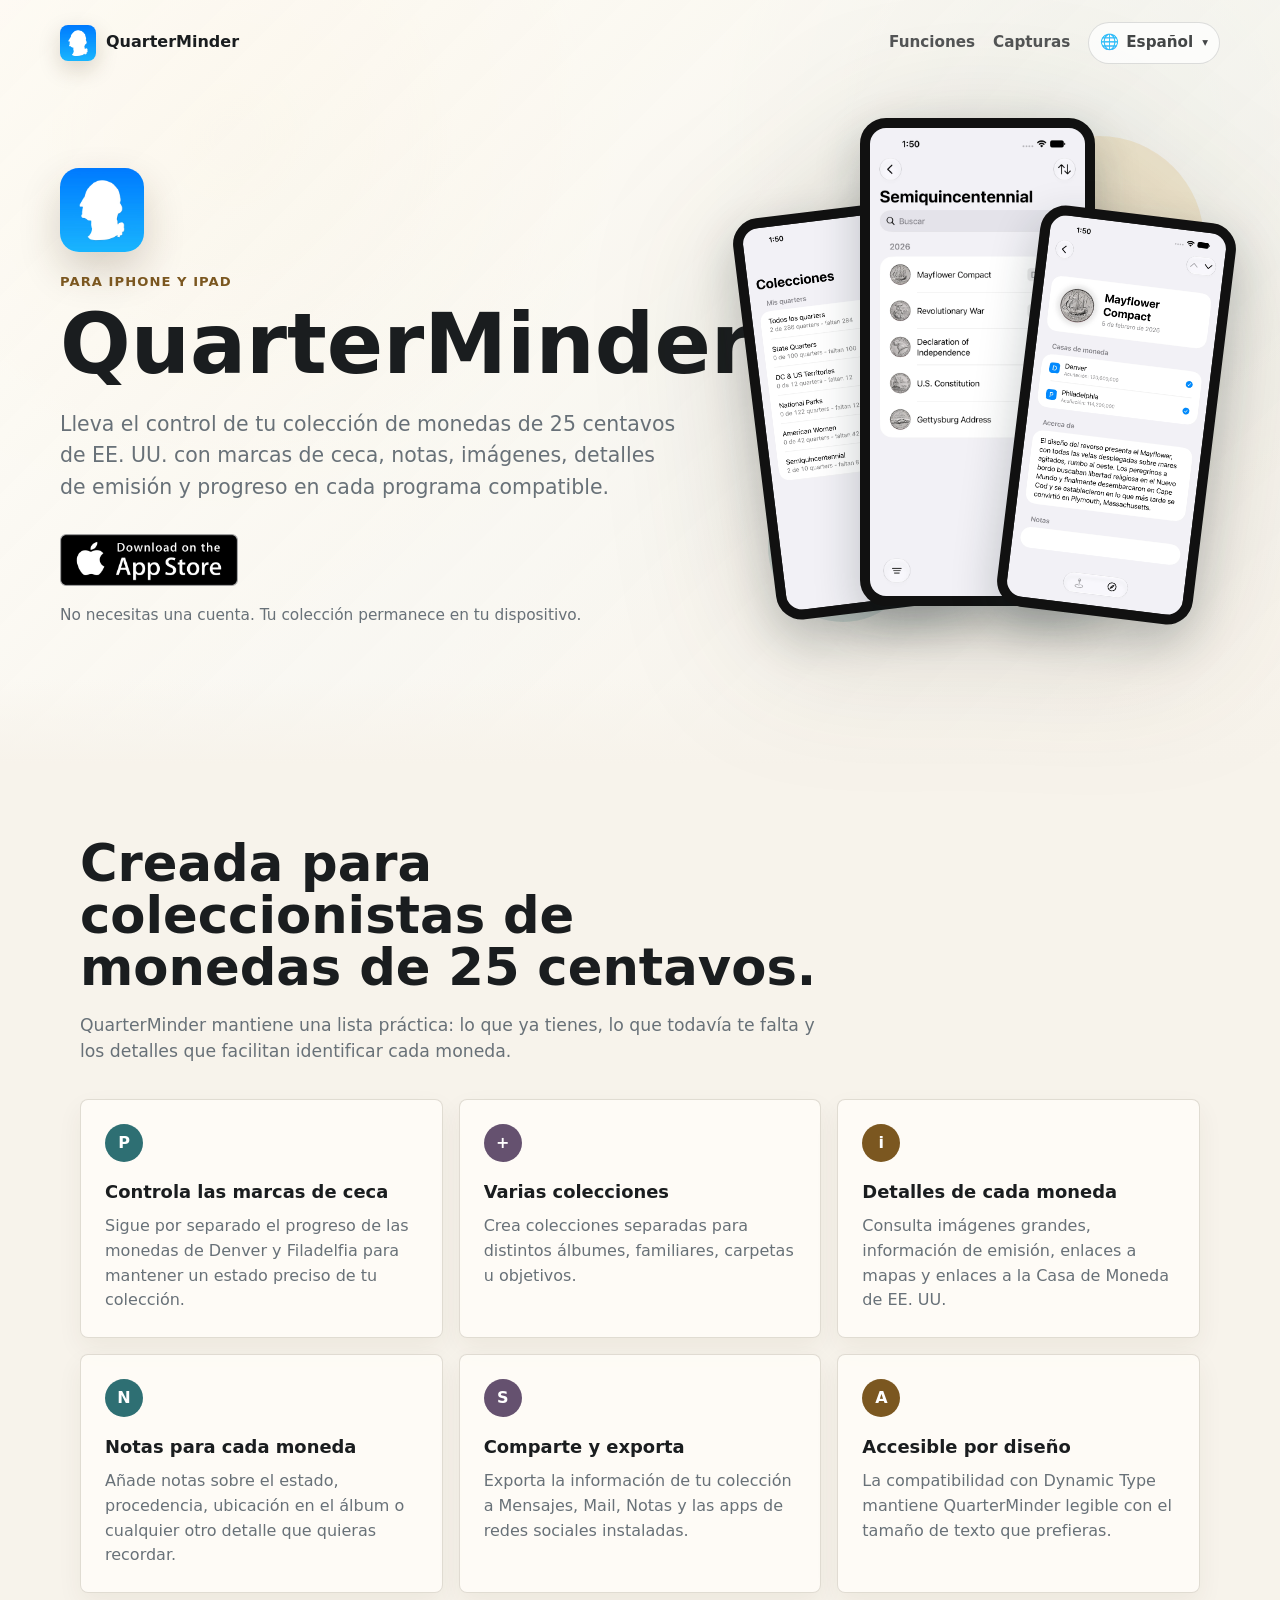
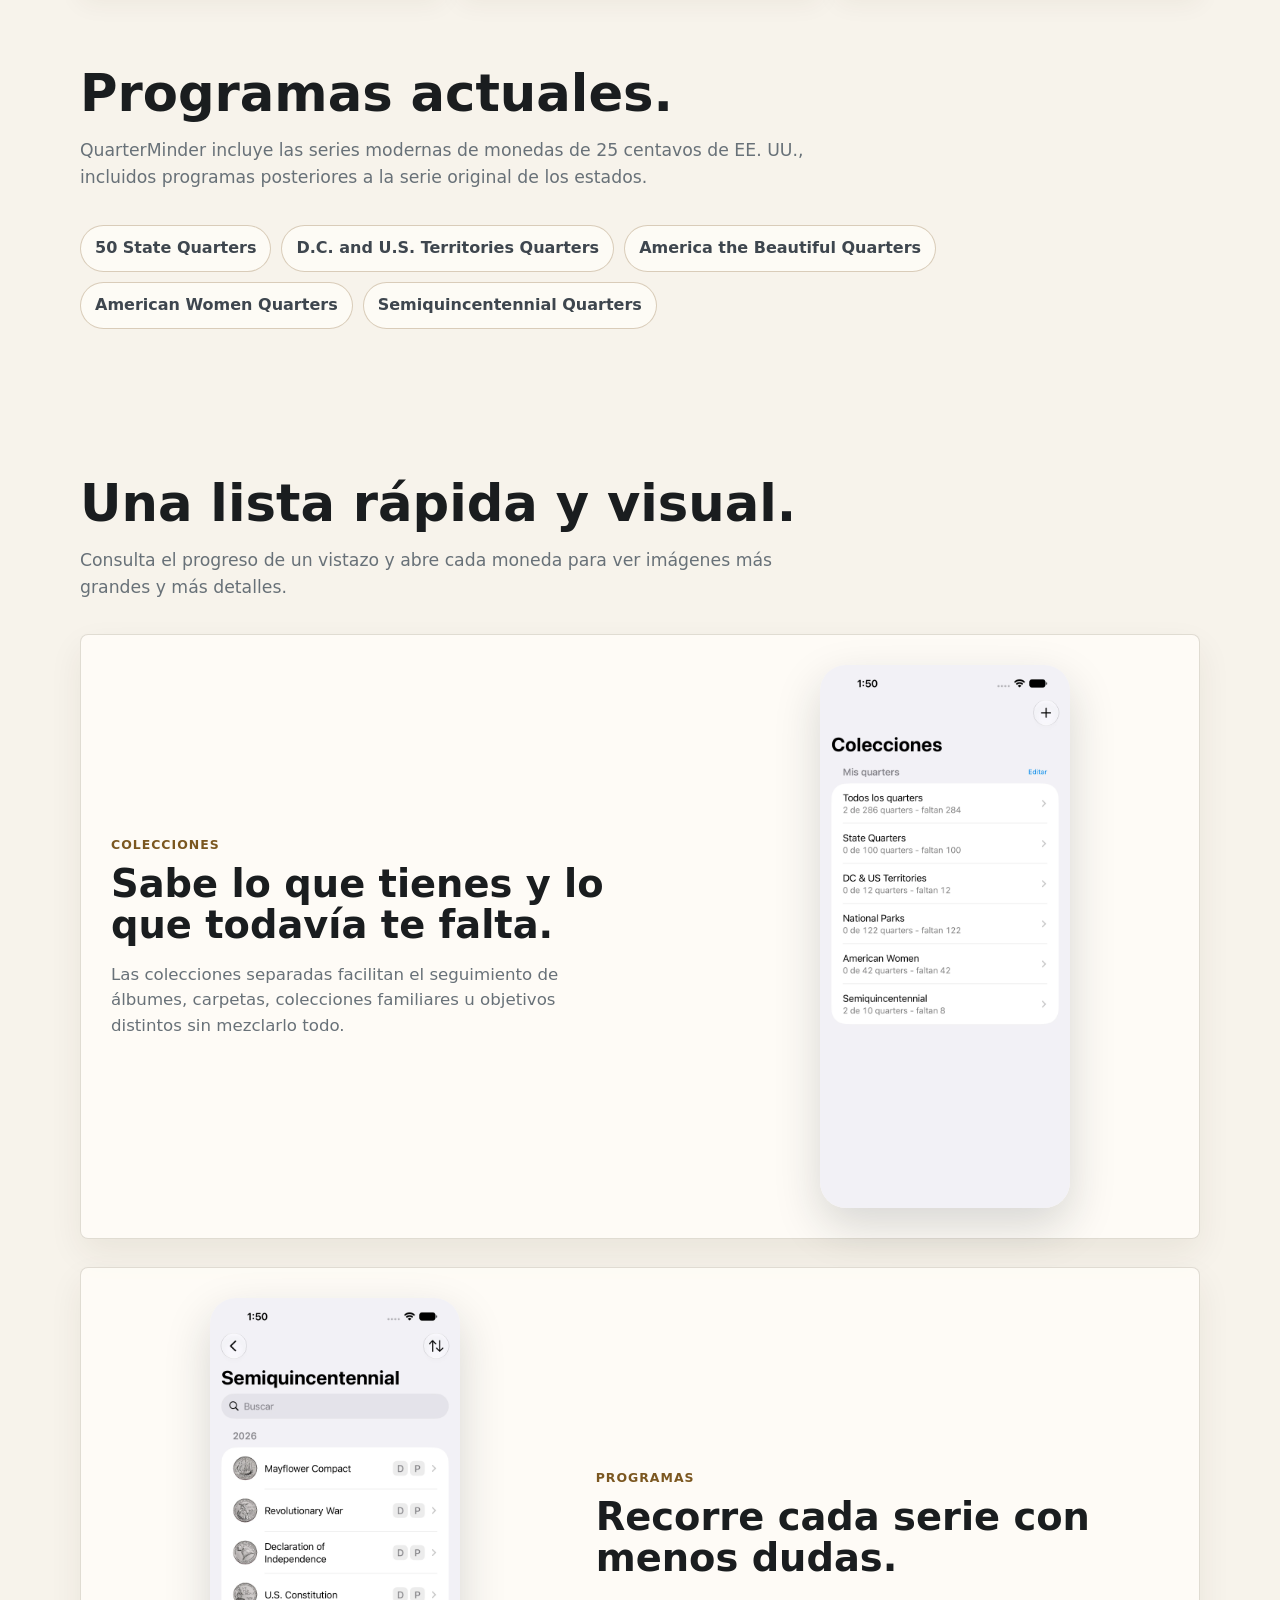
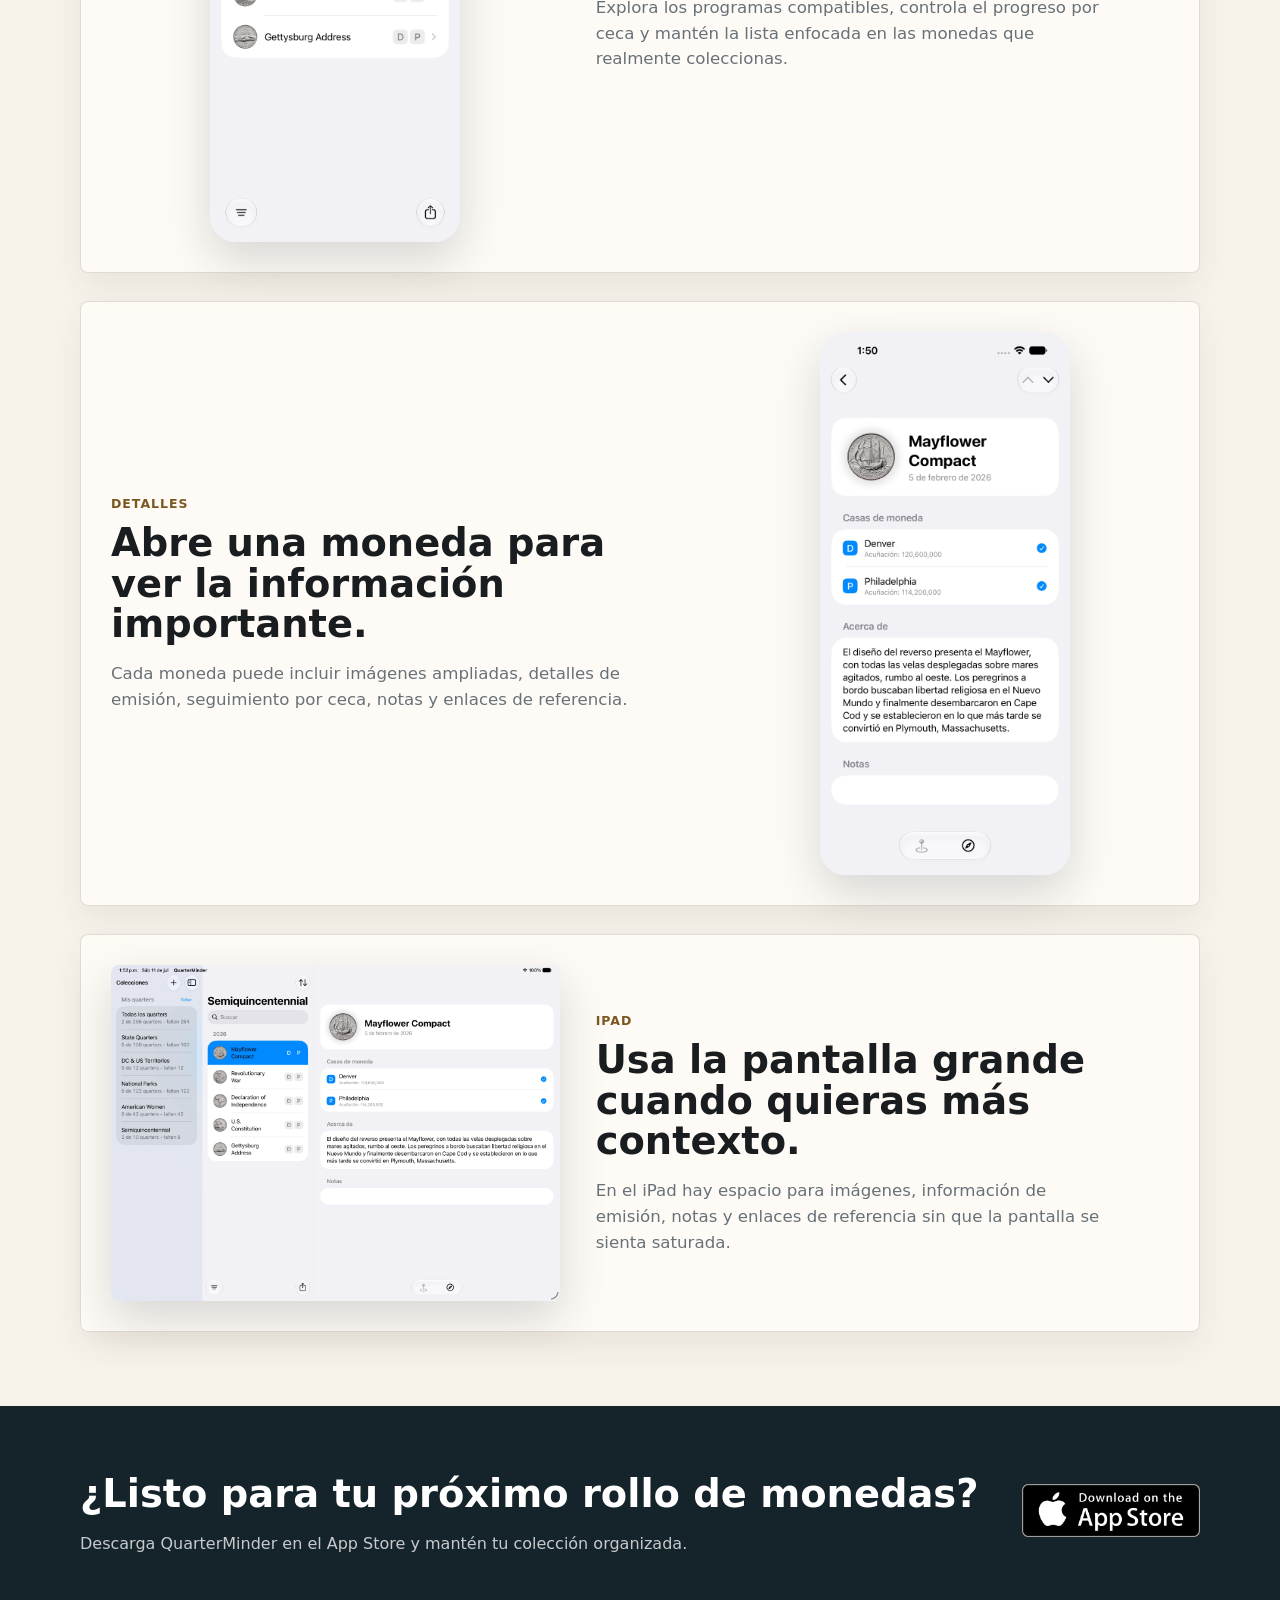
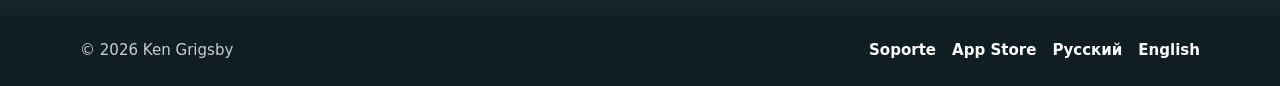
==== es/index.html @ ca76e3d5 "Refresh QuarterMinder website" ====
<!doctype html>
<html lang="es">
<head>
    <meta charset="utf-8">
    <meta name="viewport" content="width=device-width, initial-scale=1">
    <title>QuarterMinder - Controla tu colección de monedas de 25 centavos de EE. UU.</title>
    <meta name="description" content="QuarterMinder para iPhone y iPad ayuda a organizar colecciones de monedas de 25 centavos de EE. UU., marcas de ceca, notas, imágenes y progreso.">
    <link rel="canonical" href="https://www.quarterminder.com/es/">
    <link rel="alternate" hreflang="en" href="https://www.quarterminder.com/">
    <link rel="alternate" hreflang="ru" href="https://www.quarterminder.com/ru/">
  <link rel="alternate" hreflang="es" href="https://www.quarterminder.com/es/">
    <link rel="icon" type="image/x-icon" href="../favicon.ico">
    <meta property="og:locale" content="es_US">
    <meta property="og:type" content="website">
    <meta property="og:site_name" content="QuarterMinder">
    <meta property="og:title" content="QuarterMinder">
    <meta property="og:description" content="Una app para iPhone y iPad diseñada para organizar colecciones de monedas de 25 centavos de EE. UU.">
    <meta property="og:image" content="https://www.quarterminder.com/assets/images/iphone-collections.webp">
    <meta name="twitter:card" content="summary_large_image">
    <link rel="stylesheet" href="../assets/styles.css">
</head>
<body>
    <div class="page">
        <header class="site-header">
            <nav class="nav" aria-label="Navegación principal">
                <a class="brand" href="./" aria-label="Página principal de QuarterMinder">
                    <img class="brand-icon" src="../assets/images/app-icon.jpg" alt="" aria-hidden="true">
                    <span>QuarterMinder</span>
                </a>
                <div class="nav-links">
                    <a href="#features">Funciones</a>
                    <a href="#screenshots">Capturas</a>
                    <details class="language-menu">
                        <summary aria-label="Elegir idioma">
                            <span aria-hidden="true">🌐</span>
                            <span>Español</span>
                        </summary>
                        <div class="language-menu-list">
                            <a href="../index.html" lang="en">English</a>
                            <a href="../ru/index.html" lang="ru">Русский</a>
                        </div>
                    </details>
                </div>
            </nav>
        </header>

        <main>
            <section class="hero" aria-labelledby="hero-title">
                <div class="hero-inner">
                    <div class="hero-copy">
                        <img class="hero-app-icon" src="../assets/images/app-icon.jpg" alt="Ícono de la app QuarterMinder">
                        <p class="kicker">Para iPhone y iPad</p>
                        <h1 id="hero-title">QuarterMinder</h1>
                        <p class="lede">Lleva el control de tu colección de monedas de 25 centavos de EE. UU. con marcas de ceca, notas, imágenes, detalles de emisión y progreso en cada programa compatible.</p>
                        <div class="actions">
                            <a href="https://apps.apple.com/us/app/quarterminder/id1214524075" aria-label="Descargar QuarterMinder en el App Store">
                                <img class="app-store-badge" src="../static/templates/template4/images/badgeappstore.png" alt="Descargar en el App Store">
                            </a>
                            <span class="note">No necesitas una cuenta. Tu colección permanece en tu dispositivo.</span>
                        </div>
                    </div>
                    <div class="device-stage" aria-label="Vista previa de la app QuarterMinder">
                        <div class="phone">
                            <div class="phone-screen">
                                <img src="../assets/images/es/iphone-collections.webp" alt="Pantalla de seguimiento de colecciones en QuarterMinder">
                            </div>
                            <div class="phone-screen">
                                <img src="../assets/images/es/iphone-american-women.webp" alt="Pantalla de un programa de monedas en QuarterMinder">
                            </div>
                            <div class="phone-screen">
                                <img src="../assets/images/es/iphone-detail.webp" alt="Pantalla de detalles de una moneda en QuarterMinder">
                            </div>
                        </div>
                    </div>
                </div>
            </section>

            <section class="section" id="features" aria-labelledby="features-title">
                <div class="section-header">
                    <h2 id="features-title">Creada para coleccionistas de monedas de 25 centavos.</h2>
                    <p>QuarterMinder mantiene una lista práctica: lo que ya tienes, lo que todavía te falta y los detalles que facilitan identificar cada moneda.</p>
                </div>
                <div class="feature-grid">
                    <article class="feature">
                        <div class="feature-icon" aria-hidden="true">P</div>
                        <h3>Controla las marcas de ceca</h3>
                        <p>Sigue por separado el progreso de las monedas de Denver y Filadelfia para mantener un estado preciso de tu colección.</p>
                    </article>
                    <article class="feature">
                        <div class="feature-icon" aria-hidden="true">+</div>
                        <h3>Varias colecciones</h3>
                        <p>Crea colecciones separadas para distintos álbumes, familiares, carpetas u objetivos.</p>
                    </article>
                    <article class="feature">
                        <div class="feature-icon" aria-hidden="true">i</div>
                        <h3>Detalles de cada moneda</h3>
                        <p>Consulta imágenes grandes, información de emisión, enlaces a mapas y enlaces a la Casa de Moneda de EE. UU.</p>
                    </article>
                    <article class="feature">
                        <div class="feature-icon" aria-hidden="true">N</div>
                        <h3>Notas para cada moneda</h3>
                        <p>Añade notas sobre el estado, procedencia, ubicación en el álbum o cualquier otro detalle que quieras recordar.</p>
                    </article>
                    <article class="feature">
                        <div class="feature-icon" aria-hidden="true">S</div>
                        <h3>Comparte y exporta</h3>
                        <p>Exporta la información de tu colección a Mensajes, Mail, Notas y las apps de redes sociales instaladas.</p>
                    </article>
                    <article class="feature">
                        <div class="feature-icon" aria-hidden="true">A</div>
                        <h3>Accesible por diseño</h3>
                        <p>La compatibilidad con Dynamic Type mantiene QuarterMinder legible con el tamaño de texto que prefieras.</p>
                    </article>
                </div>
            </section>

            <section class="section collections" aria-labelledby="collections-title">
                <div class="section-header">
                    <h2 id="collections-title">Programas actuales.</h2>
                    <p>QuarterMinder incluye las series modernas de monedas de 25 centavos de EE. UU., incluidos programas posteriores a la serie original de los estados.</p>
                </div>
                <ul class="collection-list" aria-label="Programas compatibles de monedas de 25 centavos">
                    <li>50 State Quarters</li>
                    <li>D.C. and U.S. Territories Quarters</li>
                    <li>America the Beautiful Quarters</li>
                    <li>American Women Quarters</li>
                    <li>Semiquincentennial Quarters</li>
                </ul>
            </section>

            <section class="section" id="screenshots" aria-labelledby="screenshots-title">
                <div class="section-header">
                    <h2 id="screenshots-title">Una lista rápida y visual.</h2>
                    <p>Consulta el progreso de un vistazo y abre cada moneda para ver imágenes más grandes y más detalles.</p>
                </div>
                <div class="feature-showcase">
                    <article class="showcase-row">
                        <div class="showcase-copy">
                            <p class="showcase-label">Colecciones</p>
                            <h3>Sabe lo que tienes y lo que todavía te falta.</h3>
                            <p>Las colecciones separadas facilitan el seguimiento de álbumes, carpetas, colecciones familiares u objetivos distintos sin mezclarlo todo.</p>
                        </div>
                        <figure class="showcase-media showcase-phone">
                            <img src="../assets/images/es/iphone-collections.webp" alt="Vista general de colecciones en QuarterMinder">
                        </figure>
                    </article>
                    <article class="showcase-row showcase-row-reverse">
                        <div class="showcase-copy">
                            <p class="showcase-label">Programas</p>
                            <h3>Recorre cada serie con menos dudas.</h3>
                            <p>Explora los programas compatibles, controla el progreso por ceca y mantén la lista enfocada en las monedas que realmente coleccionas.</p>
                        </div>
                        <figure class="showcase-media showcase-phone">
                            <img src="../assets/images/es/iphone-american-women.webp" alt="Pantalla de un programa de monedas en QuarterMinder">
                        </figure>
                    </article>
                    <article class="showcase-row">
                        <div class="showcase-copy">
                            <p class="showcase-label">Detalles</p>
                            <h3>Abre una moneda para ver la información importante.</h3>
                            <p>Cada moneda puede incluir imágenes ampliadas, detalles de emisión, seguimiento por ceca, notas y enlaces de referencia.</p>
                        </div>
                        <figure class="showcase-media showcase-phone">
                            <img src="../assets/images/es/iphone-detail.webp" alt="Pantalla de detalles de una moneda en QuarterMinder">
                        </figure>
                    </article>
                    <article class="showcase-row showcase-row-reverse">
                        <div class="showcase-copy">
                            <p class="showcase-label">iPad</p>
                            <h3>Usa la pantalla grande cuando quieras más contexto.</h3>
                            <p>En el iPad hay espacio para imágenes, información de emisión, notas y enlaces de referencia sin que la pantalla se sienta saturada.</p>
                        </div>
                        <figure class="showcase-media showcase-tablet">
                            <img src="../assets/images/es/ipad-detail.webp" alt="Pantalla de detalles de QuarterMinder en el iPad">
                        </figure>
                    </article>
                </div>
            </section>

            <section class="cta-band" aria-labelledby="download-title">
                <div class="cta-inner">
                    <div>
                        <h2 id="download-title">¿Listo para tu próximo rollo de monedas?</h2>
                        <p>Descarga QuarterMinder en el App Store y mantén tu colección organizada.</p>
                    </div>
                    <a href="https://apps.apple.com/us/app/quarterminder/id1214524075" aria-label="Descargar QuarterMinder en el App Store">
                        <img class="app-store-badge" src="../static/templates/template4/images/badgeappstore.png" alt="Descargar en el App Store">
                    </a>
                </div>
            </section>
        </main>

        <footer class="site-footer">
            <div class="footer-inner">
                <span>© 2026 Ken Grigsby</span>
                <div class="footer-links">
                    <a href="mailto:support@quarterminder.com">Soporte</a>
                    <a href="https://apps.apple.com/us/app/quarterminder/id1214524075">App Store</a>
                    <a href="../ru/index.html" lang="ru">Русский</a>
      <a href="../index.html" lang="en">English</a>
                </div>
            </div>
        </footer>
    </div>
</body>
</html>
---- assets/styles.css ----
:root {
    color-scheme: light;
    --ink: #1a1d1f;
    --muted: #687178;
    --paper: #f7f3eb;
    --panel: #fffdf8;
    --line: rgba(70, 55, 32, 0.16);
    --coin: #d6a84f;
    --coin-dark: #7b5720;
    --teal: #2e6f73;
    --plum: #65516f;
    --charcoal: #15242a;
    --shadow: 0 24px 70px rgba(51, 38, 20, 0.18);
}

* {
    box-sizing: border-box;
}

html {
    scroll-behavior: smooth;
}

body {
    margin: 0;
    font-family: ui-sans-serif, system-ui, -apple-system, BlinkMacSystemFont, "Segoe UI", sans-serif;
    color: var(--ink);
    background: var(--paper);
    line-height: 1.55;
}

img {
    display: block;
    max-width: 100%;
}

a {
    color: inherit;
}

.page {
    min-height: 100vh;
}

.site-header {
    position: absolute;
    z-index: 4;
    top: 0;
    left: 0;
    right: 0;
}

.nav {
    width: min(1160px, calc(100% - 32px));
    margin: 0 auto;
    padding: 22px 0;
    display: flex;
    align-items: center;
    justify-content: space-between;
    gap: 20px;
}

.brand {
    display: inline-flex;
    align-items: center;
    gap: 10px;
    text-decoration: none;
    font-weight: 850;
    letter-spacing: 0;
}

.brand-icon {
    width: 36px;
    height: 36px;
    border-radius: 8px;
    object-fit: cover;
    box-shadow: 0 8px 22px rgba(60, 41, 16, 0.18);
}

.hero-app-icon {
    width: 84px;
    height: 84px;
    margin: 0 0 20px;
    border-radius: 19px;
    object-fit: cover;
    box-shadow: 0 18px 42px rgba(60, 41, 16, 0.2);
}

.nav-links {
    display: flex;
    align-items: center;
    gap: 18px;
    color: rgba(26, 29, 31, 0.74);
    font-size: 0.95rem;
}

.nav-links a {
    text-decoration: none;
    font-weight: 750;
}

.nav-links a:hover,
.nav-links a:focus-visible {
    color: var(--teal);
}

.hero {
    position: relative;
    padding: 118px 0 84px;
    background:
        linear-gradient(135deg, rgba(255, 253, 248, 0.9), rgba(247, 243, 235, 0.78)),
        radial-gradient(circle at 18% 18%, rgba(214, 168, 79, 0.32), transparent 32%),
        radial-gradient(circle at 86% 18%, rgba(46, 111, 115, 0.2), transparent 31%),
        linear-gradient(145deg, #f4ebd7 0%, #eef4f1 54%, #fbf7ee 100%);
    border-bottom: 1px solid rgba(123, 87, 32, 0.14);
}

.hero::after {
    content: "";
    position: absolute;
    left: 0;
    right: 0;
    bottom: -1px;
    height: 84px;
    background: linear-gradient(to bottom, rgba(247, 243, 235, 0), var(--paper));
    pointer-events: none;
}

.hero-inner {
    position: relative;
    z-index: 1;
    width: min(1160px, calc(100% - 32px));
    margin: 0 auto;
    display: grid;
    grid-template-columns: minmax(660px, 1fr) minmax(360px, 0.66fr);
    gap: 24px;
    align-items: center;
}

.hero-copy {
    max-width: 720px;
    min-width: 0;
}

.kicker {
    margin: 0 0 14px;
    color: var(--coin-dark);
    font-size: 0.82rem;
    font-weight: 900;
    letter-spacing: 0.08em;
    text-transform: uppercase;
}

h1 {
    margin: 0;
    font-size: clamp(3rem, 7vw, 5.2rem);
    line-height: 0.94;
    letter-spacing: 0;
}

.lede {
    margin: 24px 0 0;
    max-width: 620px;
    color: var(--muted);
    font-size: clamp(1.08rem, 2vw, 1.28rem);
}

.actions {
    margin-top: 30px;
    display: flex;
    align-items: center;
    gap: 18px;
    flex-wrap: wrap;
}

.app-store-badge {
    width: 178px;
    transition: transform 160ms ease, filter 160ms ease;
}

.app-store-badge:hover,
.app-store-badge:focus-visible {
    transform: translateY(-2px);
    filter: saturate(1.05);
}

.note {
    color: var(--muted);
    font-size: 0.96rem;
}

.device-stage {
    min-height: 560px;
    display: grid;
    place-items: center;
    justify-self: end;
}

.phone {
    position: relative;
    width: min(480px, 90vw);
    min-height: 560px;
    filter: drop-shadow(var(--shadow));
}

.phone::before,
.phone::after {
    content: "";
    position: absolute;
    border-radius: 999px;
    background: rgba(214, 168, 79, 0.2);
    z-index: 0;
}

.phone::before {
    width: 210px;
    height: 210px;
    right: 16px;
    top: 18px;
}

.phone::after {
    width: 150px;
    height: 150px;
    left: 28px;
    bottom: 56px;
    background: rgba(46, 111, 115, 0.16);
}

.phone-screen {
    position: absolute;
    z-index: 2;
    overflow: hidden;
    border-radius: 26px;
    background: #111;
    border: 10px solid #111;
    box-shadow: 0 18px 46px rgba(21, 36, 42, 0.24);
}

.phone-screen:first-child {
    width: 41%;
    left: 3%;
    top: 16%;
    transform: rotate(-7deg);
}

.phone-screen:nth-child(2) {
    width: 49%;
    left: 25%;
    top: 0;
    z-index: 2;
}

.phone-screen:nth-child(3) {
    width: 41%;
    right: 1%;
    top: 17%;
    z-index: 3;
    transform: rotate(7deg);
}

.phone-screen img {
    width: 100%;
    height: auto;
}

.section {
    width: min(1120px, calc(100% - 32px));
    margin: 0 auto;
    padding: 74px 0;
}

.section-header {
    max-width: 760px;
    margin-bottom: 34px;
}

.section-header h2 {
    margin: 0;
    font-size: clamp(2rem, 4vw, 3.2rem);
    line-height: 1.02;
    letter-spacing: 0;
}

.section-header p {
    margin: 18px 0 0;
    color: var(--muted);
    font-size: 1.08rem;
}

.feature-grid {
    display: grid;
    grid-template-columns: repeat(3, minmax(0, 1fr));
    gap: 16px;
}

.feature {
    padding: 24px;
    background: rgba(255, 253, 248, 0.82);
    border: 1px solid var(--line);
    border-radius: 8px;
    box-shadow: 0 10px 26px rgba(60, 45, 20, 0.06);
}

.feature-icon {
    width: 38px;
    height: 38px;
    border-radius: 50%;
    display: grid;
    place-items: center;
    color: white;
    background: var(--teal);
    font-weight: 900;
}

.feature:nth-child(2) .feature-icon,
.feature:nth-child(5) .feature-icon {
    background: var(--plum);
}

.feature:nth-child(3) .feature-icon,
.feature:nth-child(6) .feature-icon {
    background: var(--coin-dark);
}

.feature h3 {
    margin: 16px 0 8px;
    font-size: 1.12rem;
}

.feature p {
    margin: 0;
    color: var(--muted);
}

.collections {
    padding-top: 0;
}

.collection-list {
    display: flex;
    flex-wrap: wrap;
    gap: 10px;
    margin: 0;
    padding: 0;
    list-style: none;
}

.collection-list li {
    padding: 10px 14px;
    border: 1px solid rgba(123, 87, 32, 0.28);
    border-radius: 999px;
    background: rgba(255, 253, 248, 0.78);
    color: #3e464e;
    font-weight: 750;
}

.feature-showcase {
    display: grid;
    gap: 28px;
}

.showcase-row {
    display: grid;
    grid-template-columns: minmax(0, 0.92fr) minmax(280px, 0.72fr);
    gap: 36px;
    align-items: center;
    padding: 30px;
    border: 1px solid var(--line);
    border-radius: 8px;
    background: rgba(255, 253, 248, 0.82);
    box-shadow: 0 14px 34px rgba(60, 45, 20, 0.07);
}

.showcase-row-reverse {
    grid-template-columns: minmax(280px, 0.72fr) minmax(0, 0.92fr);
}

.showcase-row-reverse .showcase-copy {
    order: 2;
}

.showcase-row-reverse .showcase-media {
    order: 1;
}

.showcase-copy {
    max-width: 520px;
}

.showcase-label {
    margin: 0 0 10px;
    color: var(--coin-dark);
    font-size: 0.78rem;
    font-weight: 900;
    letter-spacing: 0.08em;
    text-transform: uppercase;
}

.showcase-copy h3 {
    margin: 0;
    font-size: clamp(1.7rem, 3vw, 2.45rem);
    line-height: 1.06;
    letter-spacing: 0;
}

.showcase-copy p:last-child {
    margin: 16px 0 0;
    color: var(--muted);
    font-size: 1.04rem;
}

.showcase-media {
    margin: 0;
    justify-self: center;
}

.showcase-media img {
    width: 100%;
    height: auto;
    border-radius: 8px;
    box-shadow: 0 18px 46px rgba(21, 36, 42, 0.17);
}

.showcase-phone {
    width: min(250px, 100%);
}

.showcase-phone img {
    border-radius: 26px;
}

.showcase-tablet {
    width: min(560px, 100%);
}

.cta-band {
    background: var(--charcoal);
    color: white;
}

.cta-inner {
    width: min(1120px, calc(100% - 32px));
    margin: 0 auto;
    padding: 58px 0;
    display: flex;
    align-items: center;
    justify-content: space-between;
    gap: 28px;
}

.cta-inner h2 {
    margin: 0 0 8px;
    font-size: clamp(1.8rem, 3vw, 2.7rem);
    letter-spacing: 0;
}

.cta-inner p {
    margin: 0;
    color: rgba(255, 255, 255, 0.76);
}

.site-footer {
    background: #101d22;
    color: rgba(255, 255, 255, 0.78);
}

.footer-inner {
    width: min(1120px, calc(100% - 32px));
    margin: 0 auto;
    padding: 24px 0;
    display: flex;
    align-items: center;
    justify-content: space-between;
    gap: 18px;
    font-size: 0.94rem;
}

.footer-links {
    display: flex;
    gap: 16px;
    flex-wrap: wrap;
}

.footer-links a {
    color: white;
    text-decoration: none;
    font-weight: 750;
}

.footer-links a:hover,
.footer-links a:focus-visible {
    text-decoration: underline;
}

@media (max-width: 1080px) {
    .hero-inner {
        grid-template-columns: 1fr;
        gap: 32px;
    }

    .device-stage {
        justify-self: center;
    }
}

@media (max-width: 920px) {
    .site-header {
        position: static;
        background: #f4eee2;
        border-bottom: 1px solid rgba(123, 87, 32, 0.14);
    }

    .nav {
        padding: 14px 0;
    }

    .hero {
        padding-top: 44px;
    }

    .hero-inner {
        grid-template-columns: 1fr;
        gap: 32px;
    }

    .device-stage {
        min-height: auto;
    }

    .phone {
        width: min(520px, 92vw);
        min-height: 500px;
    }

    .feature-grid {
        grid-template-columns: 1fr;
    }

    .showcase-row,
    .showcase-row-reverse {
        grid-template-columns: 1fr;
        gap: 24px;
    }

    .showcase-row-reverse .showcase-copy,
    .showcase-row-reverse .showcase-media {
        order: initial;
    }

    .cta-inner,
    .footer-inner {
        align-items: flex-start;
        flex-direction: column;
    }
}

@media (max-width: 560px) {
    .nav {
        align-items: flex-start;
        flex-direction: column;
    }

    .nav-links {
        width: 100%;
        justify-content: space-between;
    }

    .hero,
    .section {
        padding-left: 0;
        padding-right: 0;
    }

    .actions {
        align-items: flex-start;
        flex-direction: column;
    }

    .phone {
        min-height: 420px;
    }

    .phone-screen {
        border-width: 7px;
        border-radius: 20px;
    }

    .showcase-row {
        padding: 20px;
    }

    .showcase-phone {
        width: min(230px, 100%);
    }
}


/* Compact language menu */
.language-menu {
    position: relative;
}

.language-menu summary {
    display: inline-flex;
    align-items: center;
    gap: 7px;
    padding: 8px 11px;
    border: 1px solid rgba(26, 29, 31, 0.14);
    border-radius: 999px;
    background: rgba(255, 255, 255, 0.72);
    color: rgba(26, 29, 31, 0.82);
    font-weight: 750;
    cursor: pointer;
    list-style: none;
    user-select: none;
}

.language-menu summary::-webkit-details-marker {
    display: none;
}

.language-menu summary::after {
    content: "▾";
    margin-left: 2px;
    font-size: 0.72rem;
    transition: transform 160ms ease;
}

.language-menu[open] summary::after {
    transform: rotate(180deg);
}

.language-menu summary:hover,
.language-menu summary:focus-visible {
    color: var(--teal);
    border-color: rgba(46, 111, 115, 0.34);
}

.language-menu-list {
    position: absolute;
    z-index: 20;
    top: calc(100% + 8px);
    right: 0;
    min-width: 150px;
    padding: 7px;
    border: 1px solid rgba(26, 29, 31, 0.12);
    border-radius: 13px;
    background: rgba(255, 255, 255, 0.98);
    box-shadow: 0 16px 38px rgba(26, 29, 31, 0.14);
}

.language-menu-list a {
    display: block;
    padding: 9px 11px;
    border-radius: 9px;
    white-space: nowrap;
}

.language-menu-list a:hover,
.language-menu-list a:focus-visible {
    background: rgba(46, 111, 115, 0.09);
}

@media (max-width: 560px) {
    .nav {
        align-items: center;
        flex-direction: row;
    }

    .nav-links {
        width: auto;
        margin-left: auto;
        justify-content: flex-end;
    }

    .nav-links > a {
        display: none;
    }

    .language-menu-list {
        right: 0;
    }
}
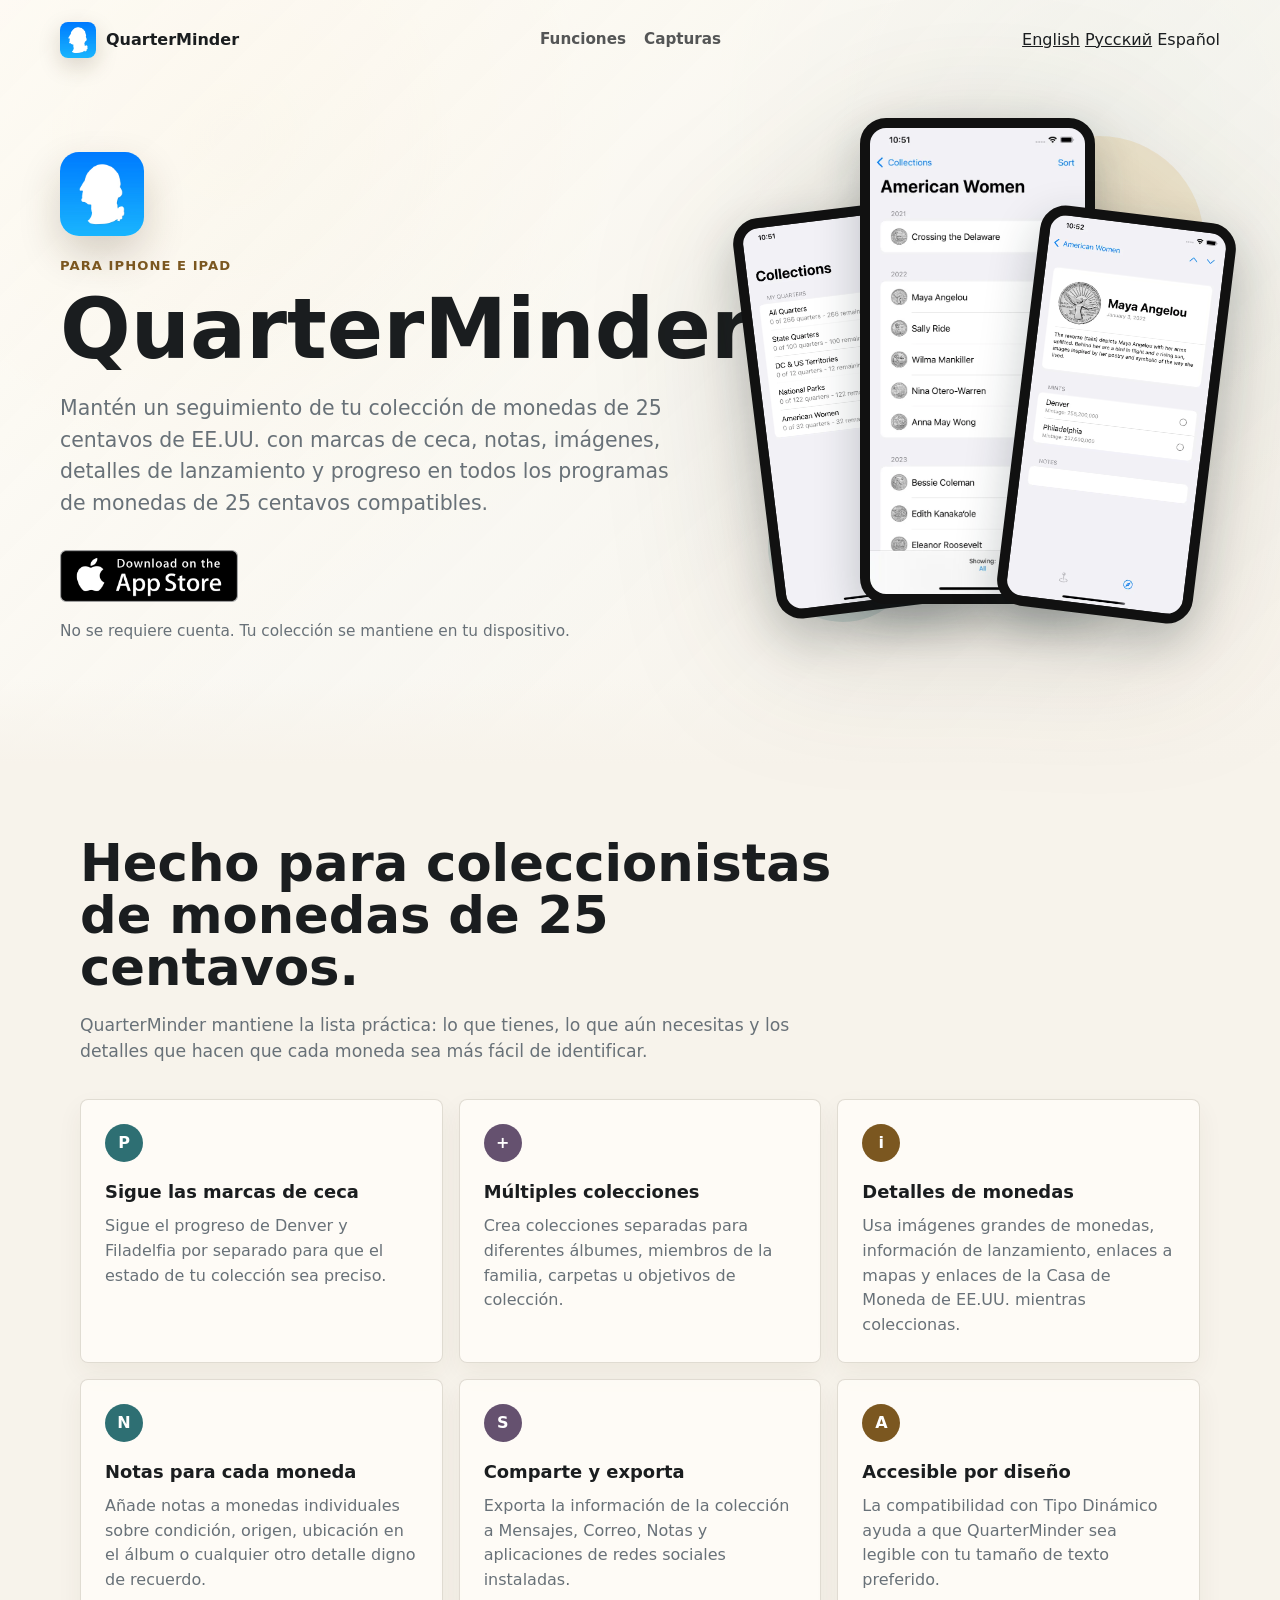
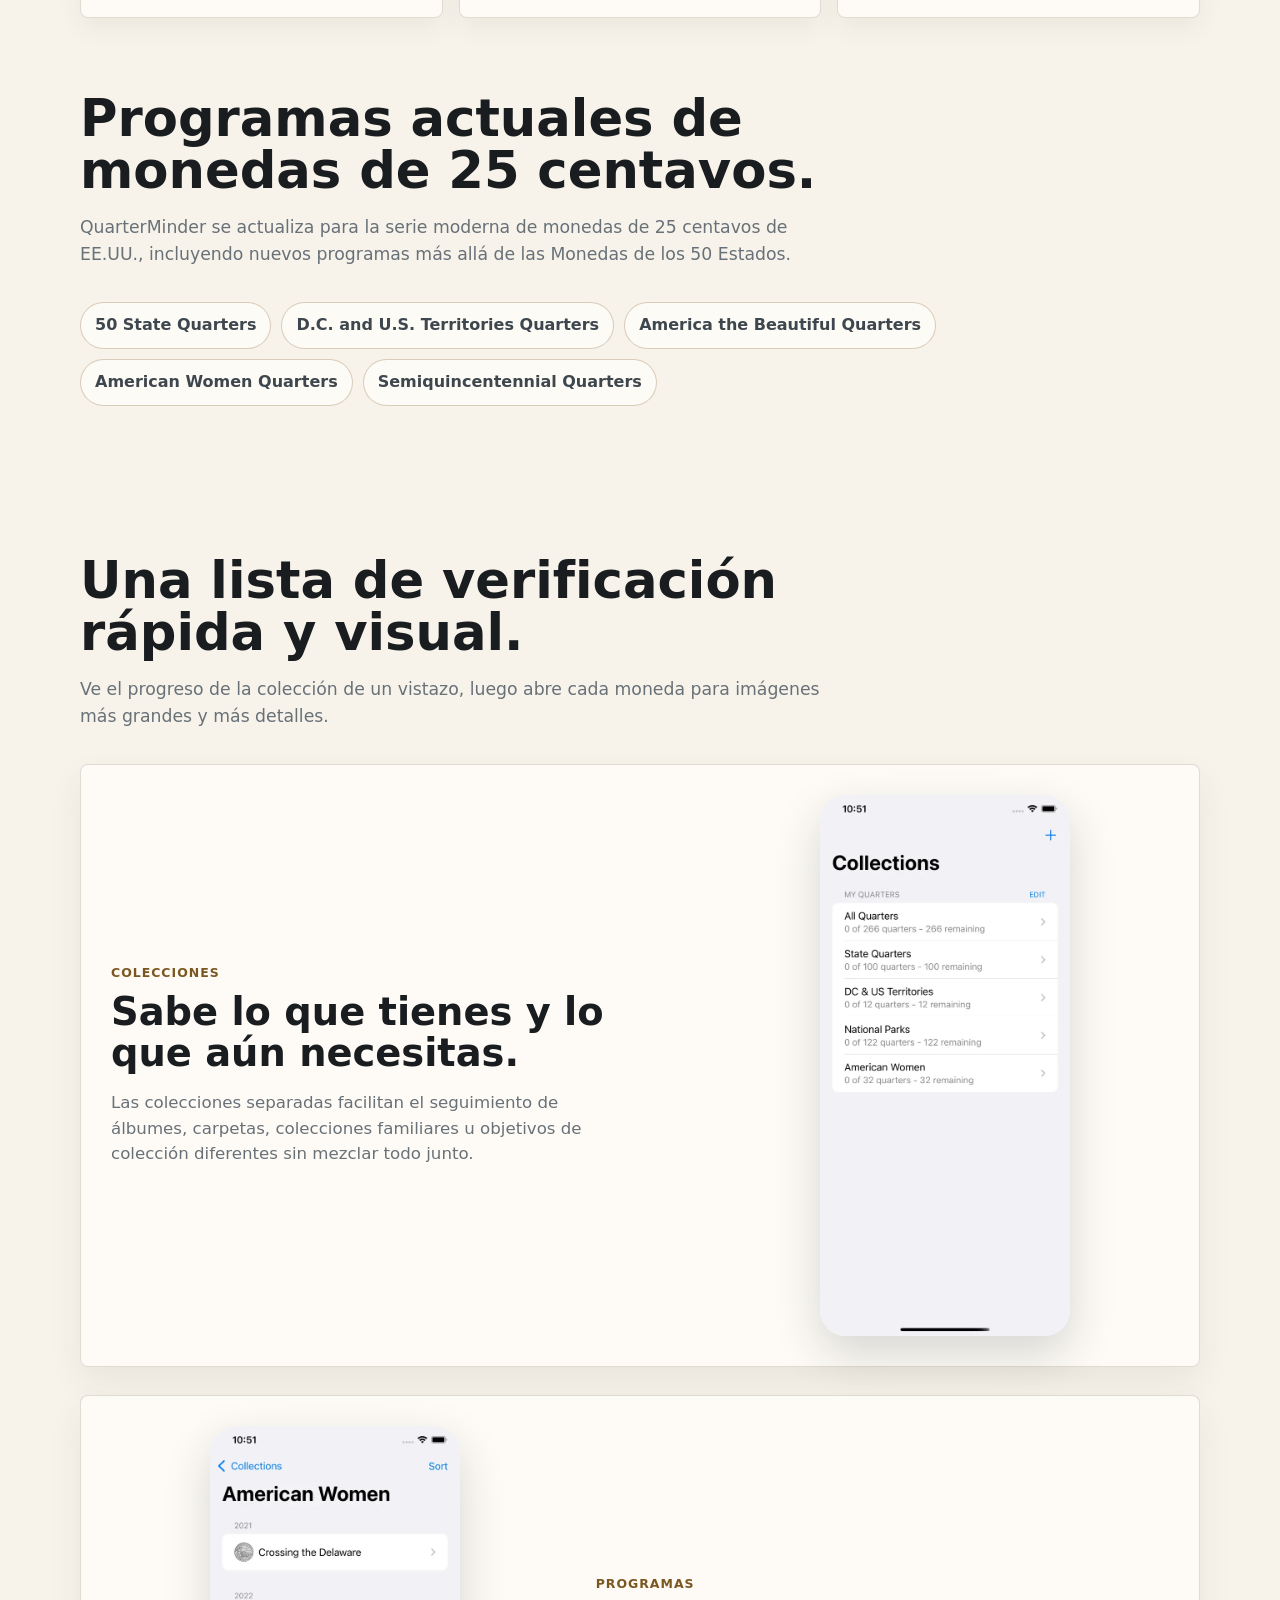
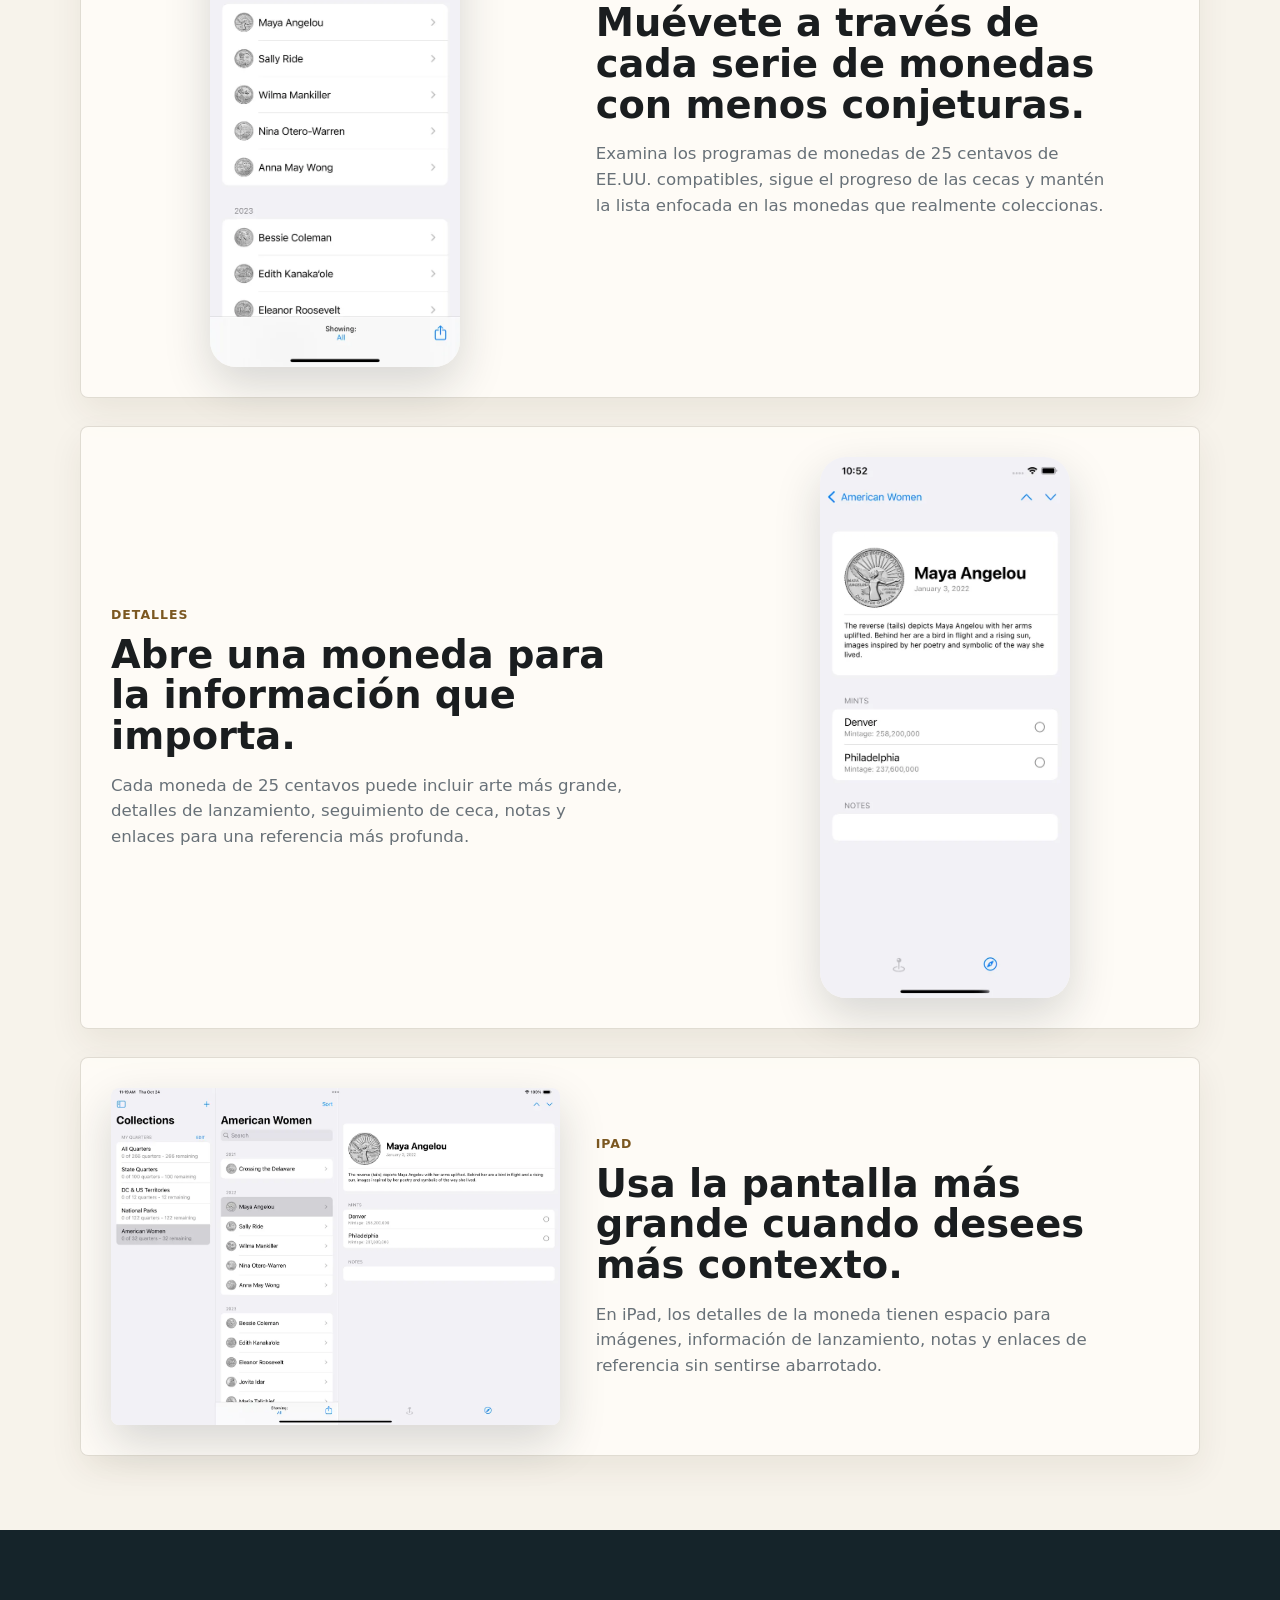
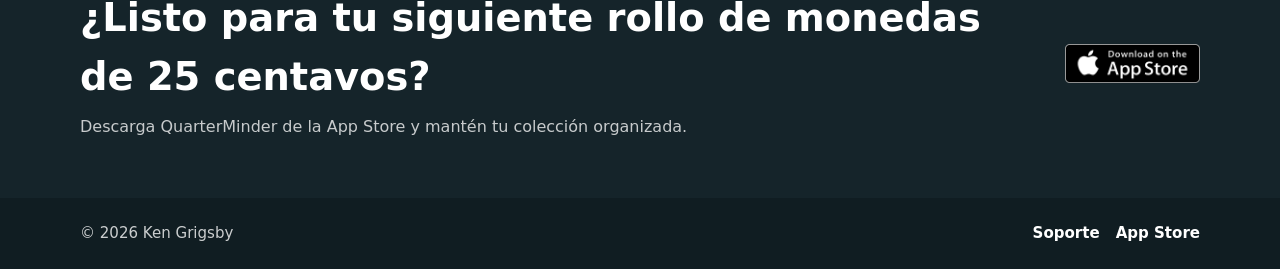
==== commit fed79f80: "Add Spanish landing page with new header layout" ====
--- a/es/index.html
+++ b/es/index.html
@@ -3,18 +3,18 @@
 <head>
     <meta charset="utf-8">
     <meta name="viewport" content="width=device-width, initial-scale=1">
-    <title>QuarterMinder - Controla tu colección de monedas de 25 centavos de EE. UU.</title>
-    <meta name="description" content="QuarterMinder para iPhone y iPad ayuda a organizar colecciones de monedas de 25 centavos de EE. UU., marcas de ceca, notas, imágenes y progreso.">
+    <title>QuarterMinder - Sigue tu colección de monedas de 25 centavos de EE.UU.</title>
+    <meta name="description" content="QuarterMinder para iPhone e iPad ayuda a los coleccionistas a seguir los programas de monedas de 25 centavos, marcas de ceca, notas, imágenes y progreso de la colección.">
     <link rel="canonical" href="https://www.quarterminder.com/es/">
     <link rel="alternate" hreflang="en" href="https://www.quarterminder.com/">
     <link rel="alternate" hreflang="ru" href="https://www.quarterminder.com/ru/">
-  <link rel="alternate" hreflang="es" href="https://www.quarterminder.com/es/">
+    <link rel="alternate" hreflang="es" href="https://www.quarterminder.com/es/">
     <link rel="icon" type="image/x-icon" href="../favicon.ico">
-    <meta property="og:locale" content="es_US">
+    <meta property="og:locale" content="es_ES">
     <meta property="og:type" content="website">
     <meta property="og:site_name" content="QuarterMinder">
     <meta property="og:title" content="QuarterMinder">
-    <meta property="og:description" content="Una app para iPhone y iPad diseñada para organizar colecciones de monedas de 25 centavos de EE. UU.">
+    <meta property="og:description" content="Una aplicación enfocada para iPhone e iPad para seguir colecciones de monedas de 25 centavos de EE.UU.">
     <meta property="og:image" content="https://www.quarterminder.com/assets/images/iphone-collections.webp">
     <meta name="twitter:card" content="summary_large_image">
     <link rel="stylesheet" href="../assets/styles.css">
@@ -23,23 +23,18 @@
     <div class="page">
         <header class="site-header">
             <nav class="nav" aria-label="Navegación principal">
-                <a class="brand" href="./" aria-label="Página principal de QuarterMinder">
+                <a class="brand" href="./" aria-label="Inicio de QuarterMinder">
                     <img class="brand-icon" src="../assets/images/app-icon.jpg" alt="" aria-hidden="true">
                     <span>QuarterMinder</span>
                 </a>
                 <div class="nav-links">
                     <a href="#features">Funciones</a>
                     <a href="#screenshots">Capturas</a>
-                    <details class="language-menu">
-                        <summary aria-label="Elegir idioma">
-                            <span aria-hidden="true">🌐</span>
-                            <span>Español</span>
-                        </summary>
-                        <div class="language-menu-list">
-                            <a href="../index.html" lang="en">English</a>
-                            <a href="../ru/index.html" lang="ru">Русский</a>
-                        </div>
-                    </details>
+                </div>
+                <div class="language-selector" aria-label="Selección de idioma">
+                    <a href="../" lang="en">English</a>
+                    <a href="../ru/" lang="ru">Русский</a>
+                    <span class="current-language">Español</span>
                 </div>
             </nav>
         </header>
@@ -48,27 +43,27 @@
             <section class="hero" aria-labelledby="hero-title">
                 <div class="hero-inner">
                     <div class="hero-copy">
-                        <img class="hero-app-icon" src="../assets/images/app-icon.jpg" alt="Ícono de la app QuarterMinder">
-                        <p class="kicker">Para iPhone y iPad</p>
+                        <img class="hero-app-icon" src="../assets/images/app-icon.jpg" alt="Icono de la aplicación QuarterMinder">
+                        <p class="kicker">Para iPhone e iPad</p>
                         <h1 id="hero-title">QuarterMinder</h1>
-                        <p class="lede">Lleva el control de tu colección de monedas de 25 centavos de EE. UU. con marcas de ceca, notas, imágenes, detalles de emisión y progreso en cada programa compatible.</p>
+                        <p class="lede">Mantén un seguimiento de tu colección de monedas de 25 centavos de EE.UU. con marcas de ceca, notas, imágenes, detalles de lanzamiento y progreso en todos los programas de monedas de 25 centavos compatibles.</p>
                         <div class="actions">
-                            <a href="https://apps.apple.com/us/app/quarterminder/id1214524075" aria-label="Descargar QuarterMinder en el App Store">
-                                <img class="app-store-badge" src="../static/templates/template4/images/badgeappstore.png" alt="Descargar en el App Store">
+                            <a href="https://apps.apple.com/us/app/quarterminder/id1214524075" aria-label="Descargar QuarterMinder en la App Store">
+                                <img class="app-store-badge" src="../static/templates/template4/images/badgeappstore.png" alt="Descargar en la App Store">
                             </a>
-                            <span class="note">No necesitas una cuenta. Tu colección permanece en tu dispositivo.</span>
+                            <span class="note">No se requiere cuenta. Tu colección se mantiene en tu dispositivo.</span>
                         </div>
                     </div>
-                    <div class="device-stage" aria-label="Vista previa de la app QuarterMinder">
+                    <div class="device-stage" aria-label="Vista previa de la aplicación QuarterMinder">
                         <div class="phone">
                             <div class="phone-screen">
-                                <img src="../assets/images/es/iphone-collections.webp" alt="Pantalla de seguimiento de colecciones en QuarterMinder">
+                                <img src="../assets/images/iphone-collections.webp" alt="Pantalla de seguimiento de colección de QuarterMinder">
                             </div>
                             <div class="phone-screen">
-                                <img src="../assets/images/es/iphone-american-women.webp" alt="Pantalla de un programa de monedas en QuarterMinder">
+                                <img src="../assets/images/iphone-american-women.webp" alt="Pantalla del programa de monedas de QuarterMinder">
                             </div>
                             <div class="phone-screen">
-                                <img src="../assets/images/es/iphone-detail.webp" alt="Pantalla de detalles de una moneda en QuarterMinder">
+                                <img src="../assets/images/iphone-detail.webp" alt="Pantalla de detalle de moneda de QuarterMinder">
                             </div>
                         </div>
                     </div>
@@ -77,49 +72,49 @@
 
             <section class="section" id="features" aria-labelledby="features-title">
                 <div class="section-header">
-                    <h2 id="features-title">Creada para coleccionistas de monedas de 25 centavos.</h2>
-                    <p>QuarterMinder mantiene una lista práctica: lo que ya tienes, lo que todavía te falta y los detalles que facilitan identificar cada moneda.</p>
+                    <h2 id="features-title">Hecho para coleccionistas de monedas de 25 centavos.</h2>
+                    <p>QuarterMinder mantiene la lista práctica: lo que tienes, lo que aún necesitas y los detalles que hacen que cada moneda sea más fácil de identificar.</p>
                 </div>
                 <div class="feature-grid">
                     <article class="feature">
                         <div class="feature-icon" aria-hidden="true">P</div>
-                        <h3>Controla las marcas de ceca</h3>
-                        <p>Sigue por separado el progreso de las monedas de Denver y Filadelfia para mantener un estado preciso de tu colección.</p>
+                        <h3>Sigue las marcas de ceca</h3>
+                        <p>Sigue el progreso de Denver y Filadelfia por separado para que el estado de tu colección sea preciso.</p>
                     </article>
                     <article class="feature">
                         <div class="feature-icon" aria-hidden="true">+</div>
-                        <h3>Varias colecciones</h3>
-                        <p>Crea colecciones separadas para distintos álbumes, familiares, carpetas u objetivos.</p>
+                        <h3>Múltiples colecciones</h3>
+                        <p>Crea colecciones separadas para diferentes álbumes, miembros de la familia, carpetas u objetivos de colección.</p>
                     </article>
                     <article class="feature">
                         <div class="feature-icon" aria-hidden="true">i</div>
-                        <h3>Detalles de cada moneda</h3>
-                        <p>Consulta imágenes grandes, información de emisión, enlaces a mapas y enlaces a la Casa de Moneda de EE. UU.</p>
+                        <h3>Detalles de monedas</h3>
+                        <p>Usa imágenes grandes de monedas, información de lanzamiento, enlaces a mapas y enlaces de la Casa de Moneda de EE.UU. mientras coleccionas.</p>
                     </article>
                     <article class="feature">
                         <div class="feature-icon" aria-hidden="true">N</div>
                         <h3>Notas para cada moneda</h3>
-                        <p>Añade notas sobre el estado, procedencia, ubicación en el álbum o cualquier otro detalle que quieras recordar.</p>
+                        <p>Añade notas a monedas individuales sobre condición, origen, ubicación en el álbum o cualquier otro detalle digno de recuerdo.</p>
                     </article>
                     <article class="feature">
                         <div class="feature-icon" aria-hidden="true">S</div>
                         <h3>Comparte y exporta</h3>
-                        <p>Exporta la información de tu colección a Mensajes, Mail, Notas y las apps de redes sociales instaladas.</p>
+                        <p>Exporta la información de la colección a Mensajes, Correo, Notas y aplicaciones de redes sociales instaladas.</p>
                     </article>
                     <article class="feature">
                         <div class="feature-icon" aria-hidden="true">A</div>
                         <h3>Accesible por diseño</h3>
-                        <p>La compatibilidad con Dynamic Type mantiene QuarterMinder legible con el tamaño de texto que prefieras.</p>
+                        <p>La compatibilidad con Tipo Dinámico ayuda a que QuarterMinder sea legible con tu tamaño de texto preferido.</p>
                     </article>
                 </div>
             </section>
 
             <section class="section collections" aria-labelledby="collections-title">
                 <div class="section-header">
-                    <h2 id="collections-title">Programas actuales.</h2>
-                    <p>QuarterMinder incluye las series modernas de monedas de 25 centavos de EE. UU., incluidos programas posteriores a la serie original de los estados.</p>
+                    <h2 id="collections-title">Programas actuales de monedas de 25 centavos.</h2>
+                    <p>QuarterMinder se actualiza para la serie moderna de monedas de 25 centavos de EE.UU., incluyendo nuevos programas más allá de las Monedas de los 50 Estados.</p>
                 </div>
-                <ul class="collection-list" aria-label="Programas compatibles de monedas de 25 centavos">
+                <ul class="collection-list" aria-label="Programas de monedas de 25 centavos compatibles">
                     <li>50 State Quarters</li>
                     <li>D.C. and U.S. Territories Quarters</li>
                     <li>America the Beautiful Quarters</li>
@@ -130,48 +125,48 @@
 
             <section class="section" id="screenshots" aria-labelledby="screenshots-title">
                 <div class="section-header">
-                    <h2 id="screenshots-title">Una lista rápida y visual.</h2>
-                    <p>Consulta el progreso de un vistazo y abre cada moneda para ver imágenes más grandes y más detalles.</p>
+                    <h2 id="screenshots-title">Una lista de verificación rápida y visual.</h2>
+                    <p>Ve el progreso de la colección de un vistazo, luego abre cada moneda para imágenes más grandes y más detalles.</p>
                 </div>
                 <div class="feature-showcase">
                     <article class="showcase-row">
                         <div class="showcase-copy">
                             <p class="showcase-label">Colecciones</p>
-                            <h3>Sabe lo que tienes y lo que todavía te falta.</h3>
-                            <p>Las colecciones separadas facilitan el seguimiento de álbumes, carpetas, colecciones familiares u objetivos distintos sin mezclarlo todo.</p>
+                            <h3>Sabe lo que tienes y lo que aún necesitas.</h3>
+                            <p>Las colecciones separadas facilitan el seguimiento de álbumes, carpetas, colecciones familiares u objetivos de colección diferentes sin mezclar todo junto.</p>
                         </div>
                         <figure class="showcase-media showcase-phone">
-                            <img src="../assets/images/es/iphone-collections.webp" alt="Vista general de colecciones en QuarterMinder">
+                            <img src="../assets/images/iphone-collections.webp" alt="Descripción general de colecciones de QuarterMinder">
                         </figure>
                     </article>
                     <article class="showcase-row showcase-row-reverse">
                         <div class="showcase-copy">
                             <p class="showcase-label">Programas</p>
-                            <h3>Recorre cada serie con menos dudas.</h3>
-                            <p>Explora los programas compatibles, controla el progreso por ceca y mantén la lista enfocada en las monedas que realmente coleccionas.</p>
+                            <h3>Muévete a través de cada serie de monedas con menos conjeturas.</h3>
+                            <p>Examina los programas de monedas de 25 centavos de EE.UU. compatibles, sigue el progreso de las cecas y mantén la lista enfocada en las monedas que realmente coleccionas.</p>
                         </div>
                         <figure class="showcase-media showcase-phone">
-                            <img src="../assets/images/es/iphone-american-women.webp" alt="Pantalla de un programa de monedas en QuarterMinder">
+                            <img src="../assets/images/iphone-american-women.webp" alt="Pantalla del programa de monedas de QuarterMinder">
                         </figure>
                     </article>
                     <article class="showcase-row">
                         <div class="showcase-copy">
                             <p class="showcase-label">Detalles</p>
-                            <h3>Abre una moneda para ver la información importante.</h3>
-                            <p>Cada moneda puede incluir imágenes ampliadas, detalles de emisión, seguimiento por ceca, notas y enlaces de referencia.</p>
+                            <h3>Abre una moneda para la información que importa.</h3>
+                            <p>Cada moneda de 25 centavos puede incluir arte más grande, detalles de lanzamiento, seguimiento de ceca, notas y enlaces para una referencia más profunda.</p>
                         </div>
                         <figure class="showcase-media showcase-phone">
-                            <img src="../assets/images/es/iphone-detail.webp" alt="Pantalla de detalles de una moneda en QuarterMinder">
+                            <img src="../assets/images/iphone-detail.webp" alt="Pantalla de detalle de moneda de QuarterMinder">
                         </figure>
                     </article>
                     <article class="showcase-row showcase-row-reverse">
                         <div class="showcase-copy">
                             <p class="showcase-label">iPad</p>
-                            <h3>Usa la pantalla grande cuando quieras más contexto.</h3>
-                            <p>En el iPad hay espacio para imágenes, información de emisión, notas y enlaces de referencia sin que la pantalla se sienta saturada.</p>
+                            <h3>Usa la pantalla más grande cuando desees más contexto.</h3>
+                            <p>En iPad, los detalles de la moneda tienen espacio para imágenes, información de lanzamiento, notas y enlaces de referencia sin sentirse abarrotado.</p>
                         </div>
                         <figure class="showcase-media showcase-tablet">
-                            <img src="../assets/images/es/ipad-detail.webp" alt="Pantalla de detalles de QuarterMinder en el iPad">
+                            <img src="../assets/images/ipad-detail.webp" alt="Pantalla de detalle de QuarterMinder en iPad">
                         </figure>
                     </article>
                 </div>
@@ -180,11 +175,11 @@
             <section class="cta-band" aria-labelledby="download-title">
                 <div class="cta-inner">
                     <div>
-                        <h2 id="download-title">¿Listo para tu próximo rollo de monedas?</h2>
-                        <p>Descarga QuarterMinder en el App Store y mantén tu colección organizada.</p>
+                        <h2 id="download-title">¿Listo para tu siguiente rollo de monedas de 25 centavos?</h2>
+                        <p>Descarga QuarterMinder de la App Store y mantén tu colección organizada.</p>
                     </div>
-                    <a href="https://apps.apple.com/us/app/quarterminder/id1214524075" aria-label="Descargar QuarterMinder en el App Store">
-                        <img class="app-store-badge" src="../static/templates/template4/images/badgeappstore.png" alt="Descargar en el App Store">
+                    <a href="https://apps.apple.com/us/app/quarterminder/id1214524075" aria-label="Descargar QuarterMinder en la App Store">
+                        <img class="app-store-badge" src="../static/templates/template4/images/badgeappstore.png" alt="Descargar en la App Store">
                     </a>
                 </div>
             </section>
@@ -196,8 +191,6 @@
                 <div class="footer-links">
                     <a href="mailto:support@quarterminder.com">Soporte</a>
                     <a href="https://apps.apple.com/us/app/quarterminder/id1214524075">App Store</a>
-                    <a href="../ru/index.html" lang="ru">Русский</a>
-      <a href="../index.html" lang="en">English</a>
                 </div>
             </div>
         </footer>
--- a/assets/styles.css
+++ b/assets/styles.css
@@ -594,91 +594,3 @@
         width: min(230px, 100%);
     }
 }
-
-
-/* Compact language menu */
-.language-menu {
-    position: relative;
-}
-
-.language-menu summary {
-    display: inline-flex;
-    align-items: center;
-    gap: 7px;
-    padding: 8px 11px;
-    border: 1px solid rgba(26, 29, 31, 0.14);
-    border-radius: 999px;
-    background: rgba(255, 255, 255, 0.72);
-    color: rgba(26, 29, 31, 0.82);
-    font-weight: 750;
-    cursor: pointer;
-    list-style: none;
-    user-select: none;
-}
-
-.language-menu summary::-webkit-details-marker {
-    display: none;
-}
-
-.language-menu summary::after {
-    content: "▾";
-    margin-left: 2px;
-    font-size: 0.72rem;
-    transition: transform 160ms ease;
-}
-
-.language-menu[open] summary::after {
-    transform: rotate(180deg);
-}
-
-.language-menu summary:hover,
-.language-menu summary:focus-visible {
-    color: var(--teal);
-    border-color: rgba(46, 111, 115, 0.34);
-}
-
-.language-menu-list {
-    position: absolute;
-    z-index: 20;
-    top: calc(100% + 8px);
-    right: 0;
-    min-width: 150px;
-    padding: 7px;
-    border: 1px solid rgba(26, 29, 31, 0.12);
-    border-radius: 13px;
-    background: rgba(255, 255, 255, 0.98);
-    box-shadow: 0 16px 38px rgba(26, 29, 31, 0.14);
-}
-
-.language-menu-list a {
-    display: block;
-    padding: 9px 11px;
-    border-radius: 9px;
-    white-space: nowrap;
-}
-
-.language-menu-list a:hover,
-.language-menu-list a:focus-visible {
-    background: rgba(46, 111, 115, 0.09);
-}
-
-@media (max-width: 560px) {
-    .nav {
-        align-items: center;
-        flex-direction: row;
-    }
-
-    .nav-links {
-        width: auto;
-        margin-left: auto;
-        justify-content: flex-end;
-    }
-
-    .nav-links > a {
-        display: none;
-    }
-
-    .language-menu-list {
-        right: 0;
-    }
-}
